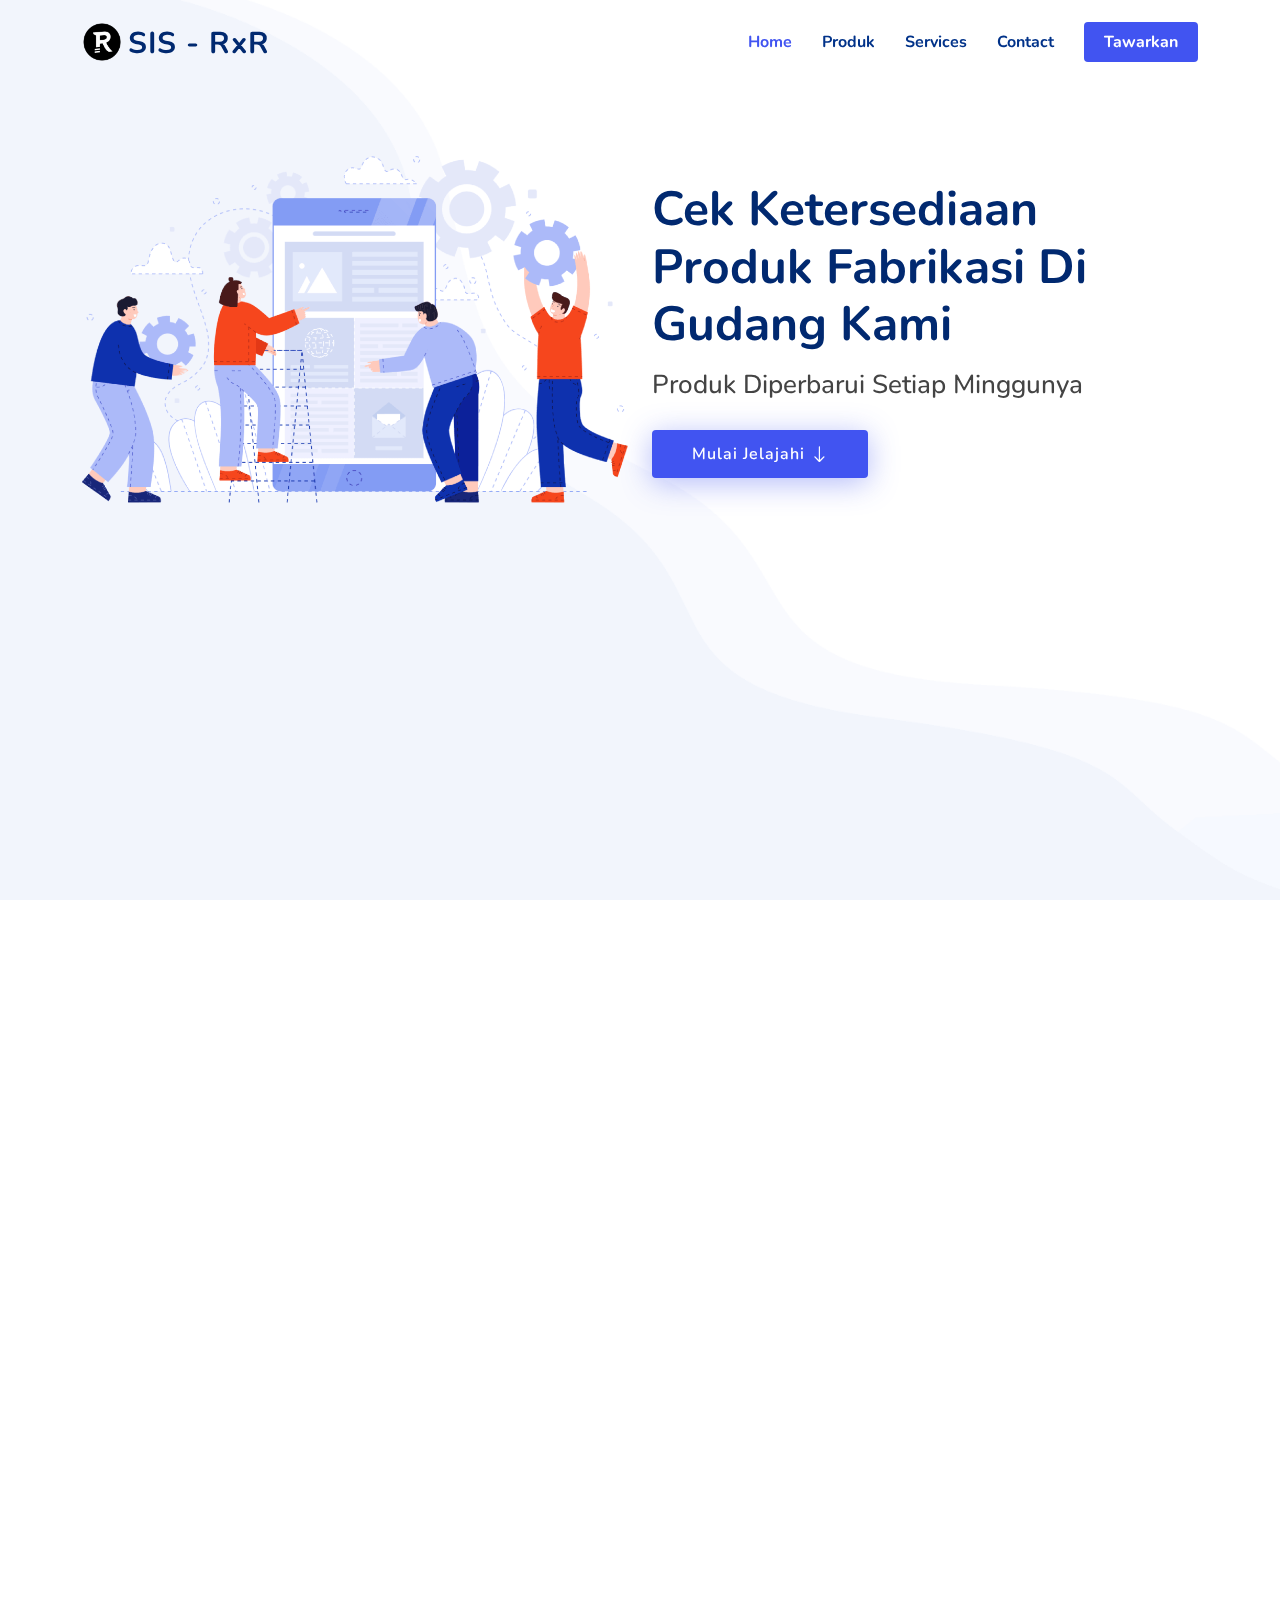
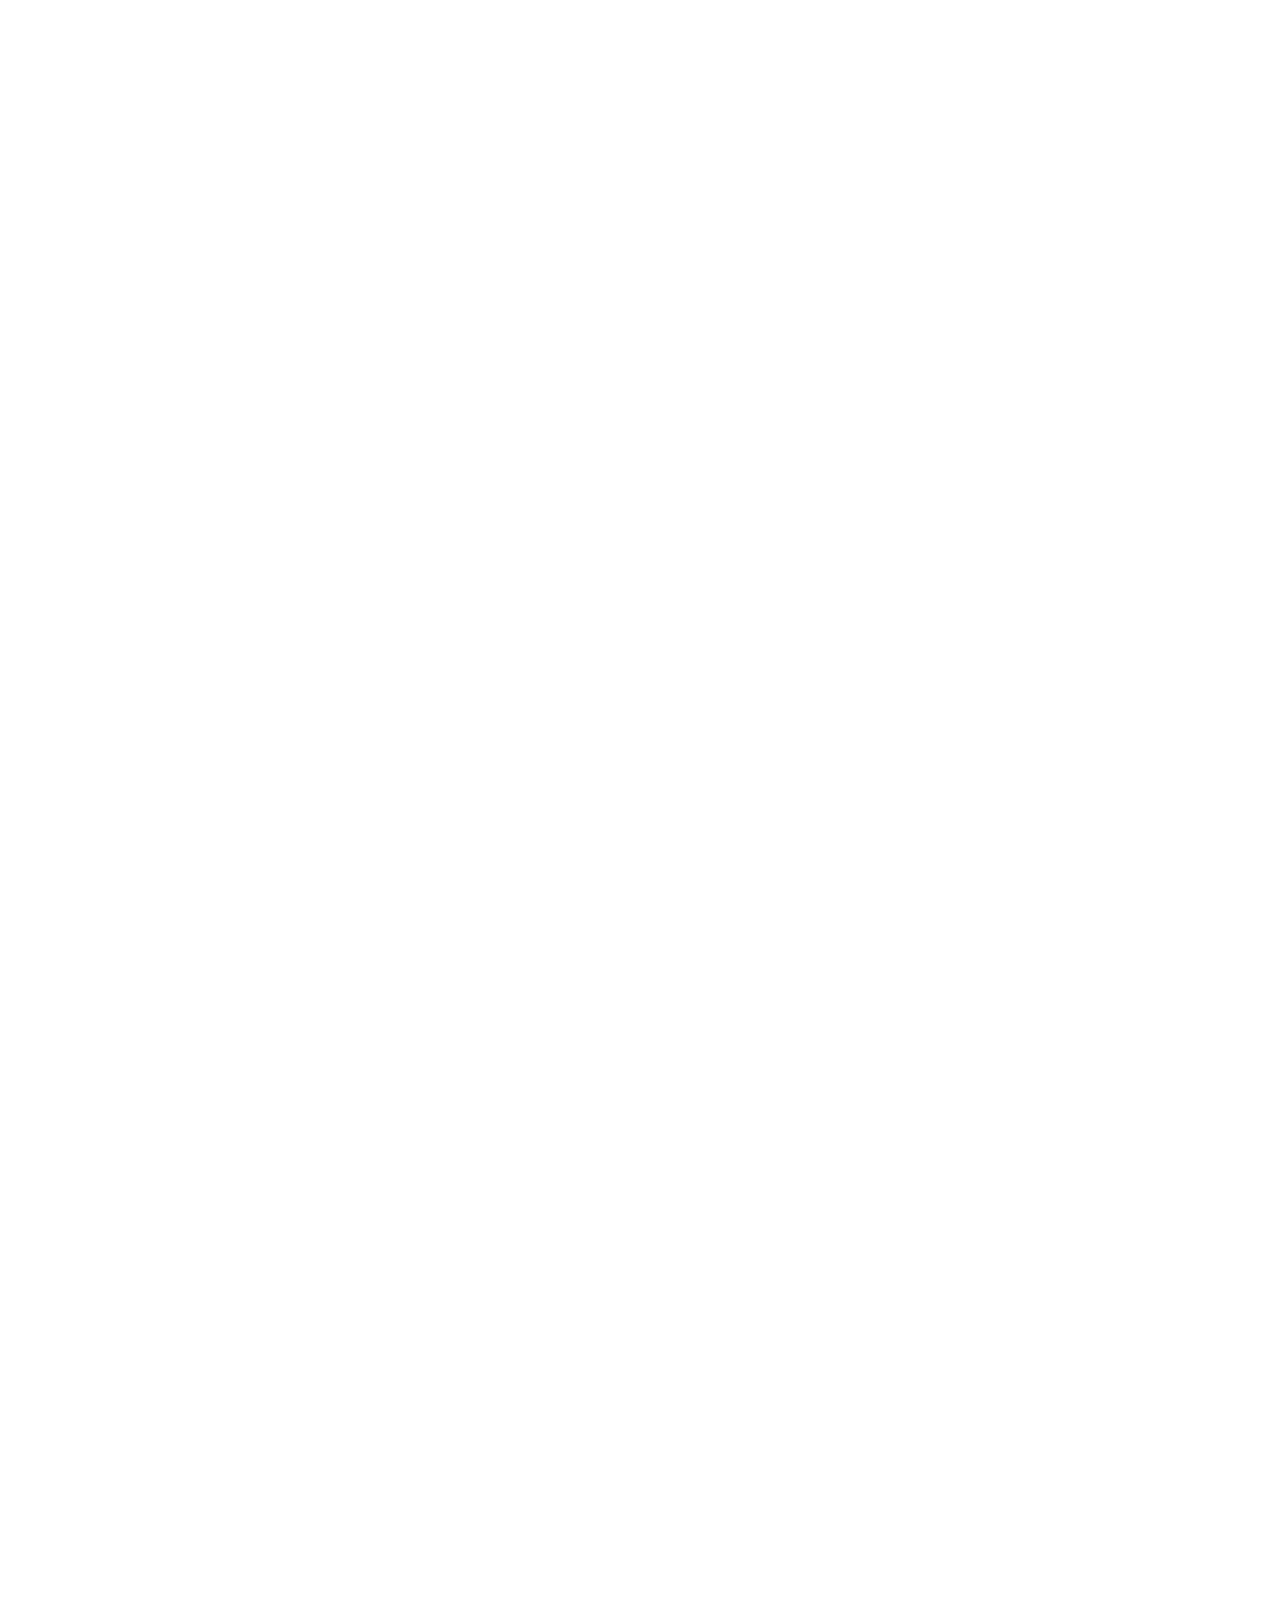
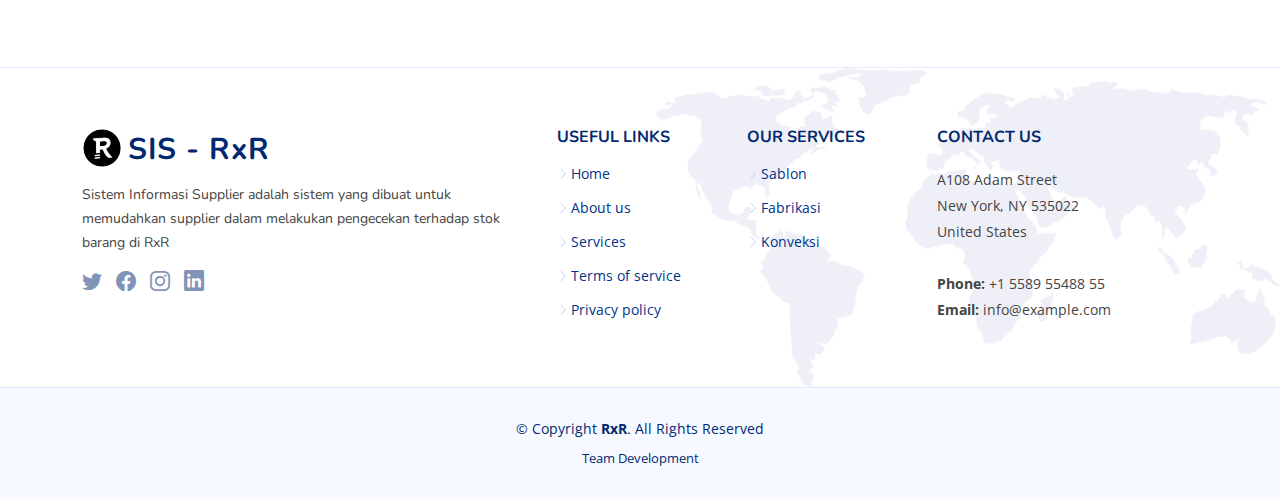
==== fabrikasi.html @ dd90431c "Add files via upload" ====
<!DOCTYPE html>
<html lang="en">

<head>
  <meta charset="utf-8">
  <meta content="width=device-width, initial-scale=1.0" name="viewport">

  <title>SIS - RxR</title>
  <meta content="" name="description">

  <meta content="" name="keywords">

  <!-- Favicons -->
  <link href="assets/img/t-logos.png" rel="icon">
  <link href="assets/img/t-logos.png" rel="apple-touch-icon">

  <!-- Google Fonts -->
  <link href="https://fonts.googleapis.com/css?family=Open+Sans:300,300i,400,400i,600,600i,700,700i|Nunito:300,300i,400,400i,600,600i,700,700i|Poppins:300,300i,400,400i,500,500i,600,600i,700,700i" rel="stylesheet">

  <!-- Vendor CSS Files -->
  <link href="assets/vendor/bootstrap/css/bootstrap.min.css" rel="stylesheet">
  <link href="assets/vendor/bootstrap-icons/bootstrap-icons.css" rel="stylesheet">
  <link href="assets/vendor/aos/aos.css" rel="stylesheet">
  <link href="assets/vendor/remixicon/remixicon.css" rel="stylesheet">
  <link href="assets/vendor/swiper/swiper-bundle.min.css" rel="stylesheet">
  <link href="assets/vendor/glightbox/css/glightbox.min.css" rel="stylesheet">

  <!-- Template Main CSS File -->
  <link href="assets/css/style.css" rel="stylesheet">

     <!-- ======= Header ======= -->
     <header id="header" class="header fixed-top">
        <div class="container-fluid container-xl d-flex align-items-center justify-content-between">
    
          <a href="index.html" class="logo d-flex align-items-center">
            <img src="assets/img/t-logos.png" alt="">
            <span>SIS - RxR</span>
          </a>
    
          <nav id="navbar" class="navbar">
            <ul>
              <li><a class="nav-link scrollto active" href="#hero">Home</a></li>
              <li><a class="nav-link scrollto" href="#values">Produk</a></li>
              <li><a class="nav-link scrollto active" href="#services">Services</a></li>
              <!-- <li><a class="nav-link scrollto" href="#portfolio">Portfolio</a></li> -->
              <!-- <li><a class="nav-link scrollto" href="#team">Team</a></li> -->
              <!-- <li><a href="blog.html">Blog</a></li>
              <li class="dropdown"><a href="#"><span>Drop Down</span> <i class="bi bi-chevron-down"></i></a>
                  <ul>
                    <li><a href="#">Drop Down 1</a></li>
                    <li class="dropdown"><a href="#"><span>Deep Drop Down</span> <i class="bi bi-chevron-right"></i></a>
                      <ul>
                        <li><a href="#">Deep Drop Down 1</a></li>
                        <li><a href="#">Deep Drop Down 2</a></li>
                        <li><a href="#">Deep Drop Down 3</a></li>
                        <li><a href="#">Deep Drop Down 4</a></li>
                        <li><a href="#">Deep Drop Down 5</a></li>
                      </ul>
                    </li>
                    <li><a href="#">Drop Down 2</a></li>
                    <li><a href="#">Drop Down 3</a></li>
                    <li><a href="#">Drop Down 4</a></li>
                  </ul>
                </li> -->
                <li><a class="nav-link scrollto" href="#contact">Contact</a></li>
                <li><a class="getstarted scrollto" href="tawarkan.html">Tawarkan</a></li>
              </ul>
              <i class="bi bi-list mobile-nav-toggle"></i>
            </nav><!-- .navbar -->
          </div>
        </header><!-- End Header -->
    </head>
    <body>

        <section id="hero" class="hero heros">

            <br><br> <br><br>
            <div class="container">
                <div class="row">
                    <div class="col-lg-6 hero-img" data-aos="zoom-out" data-aos-delay="200">
                        <img src="assets/img/features.png" class="img-fluid" alt="">
                      </div>
                  <div class="col-lg-6 d-flex flex-column justify-content-center">
                    <h1 data-aos="fade-up">Cek Ketersediaan Produk Fabrikasi Di Gudang Kami</h1>
                    <h2 data-aos="fade-up" data-aos-delay="400">Produk Diperbarui Setiap Minggunya</h2>
                    <div data-aos="fade-up" data-aos-delay="600">
                      <div class="text-center text-lg-start">
                        <a href="#values" class="btn-get-started scrollto d-inline-flex align-items-center justify-content-center align-self-center">
                          <span>Mulai Jelajahi</span>
                          <i class="bi bi-arrow-down"></i>
                        </a>
                      </div>
                    </div>
                  </div>
                  
                </div>
              </div>
              
        </section>

        <main id="main">
             <!-- ======= Values Section ======= -->
            <section id="values" class="values">

            <div class="container" data-aos="fade-up">
  
            <header class="section-header">
            <p>Produk Fabrikasi RxR</p>
          </header>
  
          <div class="row">
  
            <div class="col-lg-4">
              <div class="box" data-aos="fade-up" data-aos-delay="200">
                <img src="assets/img/sablon.jpg" class="img-fluid" alt="">
                <h3>Ad cupiditate sed est odio</h3>
                <p>Eum ad dolor et. Autem aut fugiat debitis voluptatem consequuntur sit. Et veritatis id.</p>
              </div>
            </div>
  
            <div class="col-lg-4 mt-4 mt-lg-0">
              <div class="box" data-aos="fade-up" data-aos-delay="400">
                <img src="assets/img/sablon.jpg" class="img-fluid" alt="">
                <h3>Voluptatem voluptatum alias</h3>
                <p>Repudiandae amet nihil natus in distinctio suscipit id. Doloremque ducimus ea sit non.</p>
              </div>
            </div>
  
            <div class="col-lg-4 mt-4 mt-lg-0">
              <div class="box" data-aos="fade-up" data-aos-delay="600">
                <img src="assets/img/sablon.jpg" class="img-fluid" alt="">
                <h3>Fugit cupiditate alias nobis.</h3>
                <p>Quam rem vitae est autem molestias explicabo debitis sint. Vero aliquid quidem commodi.</p>
              </div>
            </div>

            <div class="col-lg-4">
                <div class="box" data-aos="fade-up" data-aos-delay="200">
                  <img src="assets/img/sablon.jpg" class="img-fluid" alt="">
                  <h3>Ad cupiditate sed est odio</h3>
                  <p>Eum ad dolor et. Autem aut fugiat debitis voluptatem consequuntur sit. Et veritatis id.</p>
                </div>
              </div>
    
              <div class="col-lg-4 mt-4 mt-lg-0">
                <div class="box" data-aos="fade-up" data-aos-delay="400">
                  <img src="assets/img/sablon.jpg" class="img-fluid" alt="">
                  <h3>Voluptatem voluptatum alias</h3>
                  <p>Repudiandae amet nihil natus in distinctio suscipit id. Doloremque ducimus ea sit non.</p>
                </div>
              </div>
    
              <div class="col-lg-4 mt-4 mt-lg-0">
                <div class="box" data-aos="fade-up" data-aos-delay="600">
                  <img src="assets/img/sablon.jpg" class="img-fluid" alt="">
                  <h3>Fugit cupiditate alias nobis.</h3>
                  <p>Quam rem vitae est autem molestias explicabo debitis sint. Vero aliquid quidem commodi.</p>
                </div>
              </div>
  
          </div>
  
        </div>
  
      </section><!-- End Values Section -->

      <section id="services" class="services">

        <div class="container" data-aos="fade-up">
  
          <header class="section-header">
            <h2>Apa yang ada digudang kami?</h2>
            <p>Cek Ketersediaan Produk</p>
          </header>
  
          <div class="row gy-4  justify-content-center">
  
            <div class="col-lg-4 col-md-6" data-aos="fade-up" data-aos-delay="200">
              <div class="service-box blue">
                <i class="ri-t-shirt-line icon"></i>
                <h3>Sablon</h3>
                <p>Provident nihil minus qui consequatur non omnis maiores. Eos accusantium minus dolores iure perferendis tempore et consequatur.</p>
                <a href="sablon.html" class="read-more"><span>Read More</span> <i class="bi bi-arrow-right"></i></a>
              </div>
            </div>
  
            <!-- <div class="col-lg-4 col-md-6" data-aos="fade-up" data-aos-delay="300">
              <div class="service-box orange">
                <i class="ri-home-gear-line icon"></i>
                <h3>Fabrikasi</h3>
                <p>Ut autem aut autem non a. Sint sint sit facilis nam iusto sint. Libero corrupti neque eum hic non ut nesciunt dolorem.</p>
                <a href="#" class="read-more"><span>Read More</span> <i class="bi bi-arrow-right"></i></a>
              </div>
            </div> -->
  
            <div class="col-lg-4 col-md-6" data-aos="fade-up" data-aos-delay="400">
              <div class="service-box green">
                <i class="ri-store-2-line icon"></i>
                <h3>Konveksi</h3>
                <p>Ut excepturi voluptatem nisi sed. Quidem fuga consequatur. Minus ea aut. Vel qui id voluptas adipisci eos earum corrupti.</p>
                <a href="konveksi.html" class="read-more"><span>Read More</span> <i class="bi bi-arrow-right"></i></a>
              </div>
            </div>

            </div>

        </div>

    </section>

     <!-- ======= Contact Section ======= -->
     <section id="contact" class="contact">

        <div class="container" data-aos="fade-up">
  
          <header class="section-header">
            <h2>Mengalami Kendala?</h2>
            <p>Mari Berbincang</p>
          </header>
            
          <div class="row gy-4">
          <div class="col-lg-5 picture" data-aos="fade-right" data-aos-delay="100">
            <img src="assets/img/features-3.png" class="img-fluid p-4" alt="">
          </div>

            <div class="col-lg-6" style="margin: 50px 0 0px 85px;">
                
              <div class="row gy-4">
                <div class="col-md-6">
                  <div class="info-box">
                    <i class="bi bi-geo-alt"></i>
                    <h3>Address</h3>
                    <p>A108 Adam Street,<br>New York, NY 535022</p>
                  </div>
                </div>
                <div class="col-md-6">
                  <div class="info-box">
                    <i class="bi bi-telephone"></i>
                    <h3>Call Us</h3>
                    <p>+1 5589 55488 55<br>+1 6678 254445 41</p>
                  </div>
                </div>
                <div class="col-md-6">
                  <div class="info-box">
                    <i class="bi bi-envelope"></i>
                    <h3>Email Us</h3>
                    <p>info@example.com<br>contact@example.com</p>
                  </div>
                </div>
                <div class="col-md-6">
                  <div class="info-box">
                    <i class="bi bi-clock"></i>
                    <h3>Open Hours</h3>
                    <p>Monday - Friday<br>9:00AM - 05:00PM</p>
                  </div>
                </div>
              </div>
  
            </div>
          </div>
        </div>
      </section><!-- End Contact Section -->


        </main>




     <!-- ======= Footer ======= -->
 <footer id="footer" class="footer">

    <!-- <div class="footer-newsletter">
      <div class="container">
        <div class="row justify-content-center">
          <div class="col-lg-12 text-center">
            <h4>Our Newsletter</h4>
            <p>Tamen quem nulla quae legam multos aute sint culpa legam noster magna</p>
          </div>
          <div class="col-lg-6">
            <form action="" method="post">
              <input type="email" name="email"><input type="submit" value="Subscribe">
            </form>
          </div>
        </div>
      </div>
    </div> -->
  
    <div class="footer-top">
      <div class="container">
        <div class="row gy-4">
          <div class="col-lg-5 col-md-12 footer-info">
            <a href="index.html" class="logo d-flex align-items-center">
              <img src="assets/img/t-logos.png" alt="">
              <span>SIS - RxR</span>
            </a>
            <p>Sistem Informasi Supplier adalah sistem yang dibuat untuk memudahkan supplier dalam melakukan pengecekan terhadap stok barang di RxR</p>
            <div class="social-links mt-3">
              <a href="#" class="twitter"><i class="bi bi-twitter"></i></a>
              <a href="#" class="facebook"><i class="bi bi-facebook"></i></a>
              <a href="#" class="instagram"><i class="bi bi-instagram bx bxl-instagram"></i></a>
              <a href="#" class="linkedin"><i class="bi bi-linkedin bx bxl-linkedin"></i></a>
            </div>
          </div>
  
          <div class="col-lg-2 col-6 footer-links">
            <h4>Useful Links</h4>
            <ul>
              <li><i class="bi bi-chevron-right"></i> <a href="#">Home</a></li>
              <li><i class="bi bi-chevron-right"></i> <a href="#">About us</a></li>
              <li><i class="bi bi-chevron-right"></i> <a href="#">Services</a></li>
              <li><i class="bi bi-chevron-right"></i> <a href="#">Terms of service</a></li>
              <li><i class="bi bi-chevron-right"></i> <a href="#">Privacy policy</a></li>
            </ul>
          </div>
  
          <div class="col-lg-2 col-6 footer-links">
            <h4>Our Services</h4>
            <ul>
              <li><i class="bi bi-chevron-right"></i> <a href="#">Sablon</a></li>
              <li><i class="bi bi-chevron-right"></i> <a href="#">Fabrikasi</a></li>
              <li><i class="bi bi-chevron-right"></i> <a href="#">Konveksi</a></li>
              <!-- <li><i class="bi bi-chevron-right"></i> <a href="#">Marketing</a></li>
              <li><i class="bi bi-chevron-right"></i> <a href="#">Graphic Design</a></li> -->
            </ul>
          </div>
  
          <div class="col-lg-3 col-md-12 footer-contact text-center text-md-start">
            <h4>Contact Us</h4>
            <p>
              A108 Adam Street <br>
              New York, NY 535022<br>
              United States <br><br>
              <strong>Phone:</strong> +1 5589 55488 55<br>
              <strong>Email:</strong> info@example.com<br>
            </p>
  
          </div>
  
        </div>
      </div>
    </div>
  
    <div class="container">
      <div class="copyright">
        &copy; Copyright <strong><span>RxR</span></strong>. All Rights Reserved
      </div>
      <div class="credits">
        Team Development</a>
      </div>
    </div>
  </footer><!-- End Footer -->
  
  <a href="#" class="back-to-top d-flex align-items-center justify-content-center"><i class="bi bi-arrow-up-short"></i></a>
  
  <!-- Vendor JS Files -->
  <script src="assets/vendor/bootstrap/js/bootstrap.bundle.js"></script>
  <script src="assets/vendor/aos/aos.js"></script>
  <script src="assets/vendor/php-email-form/validate.js"></script>
  <script src="assets/vendor/swiper/swiper-bundle.min.js"></script>
  <script src="assets/vendor/purecounter/purecounter.js"></script>
  <script src="assets/vendor/isotope-layout/isotope.pkgd.min.js"></script>
  <script src="assets/vendor/glightbox/js/glightbox.min.js"></script>
  
  <!-- Template Main JS File -->
  <script src="assets/js/main.js"></script>
</body>
</html>
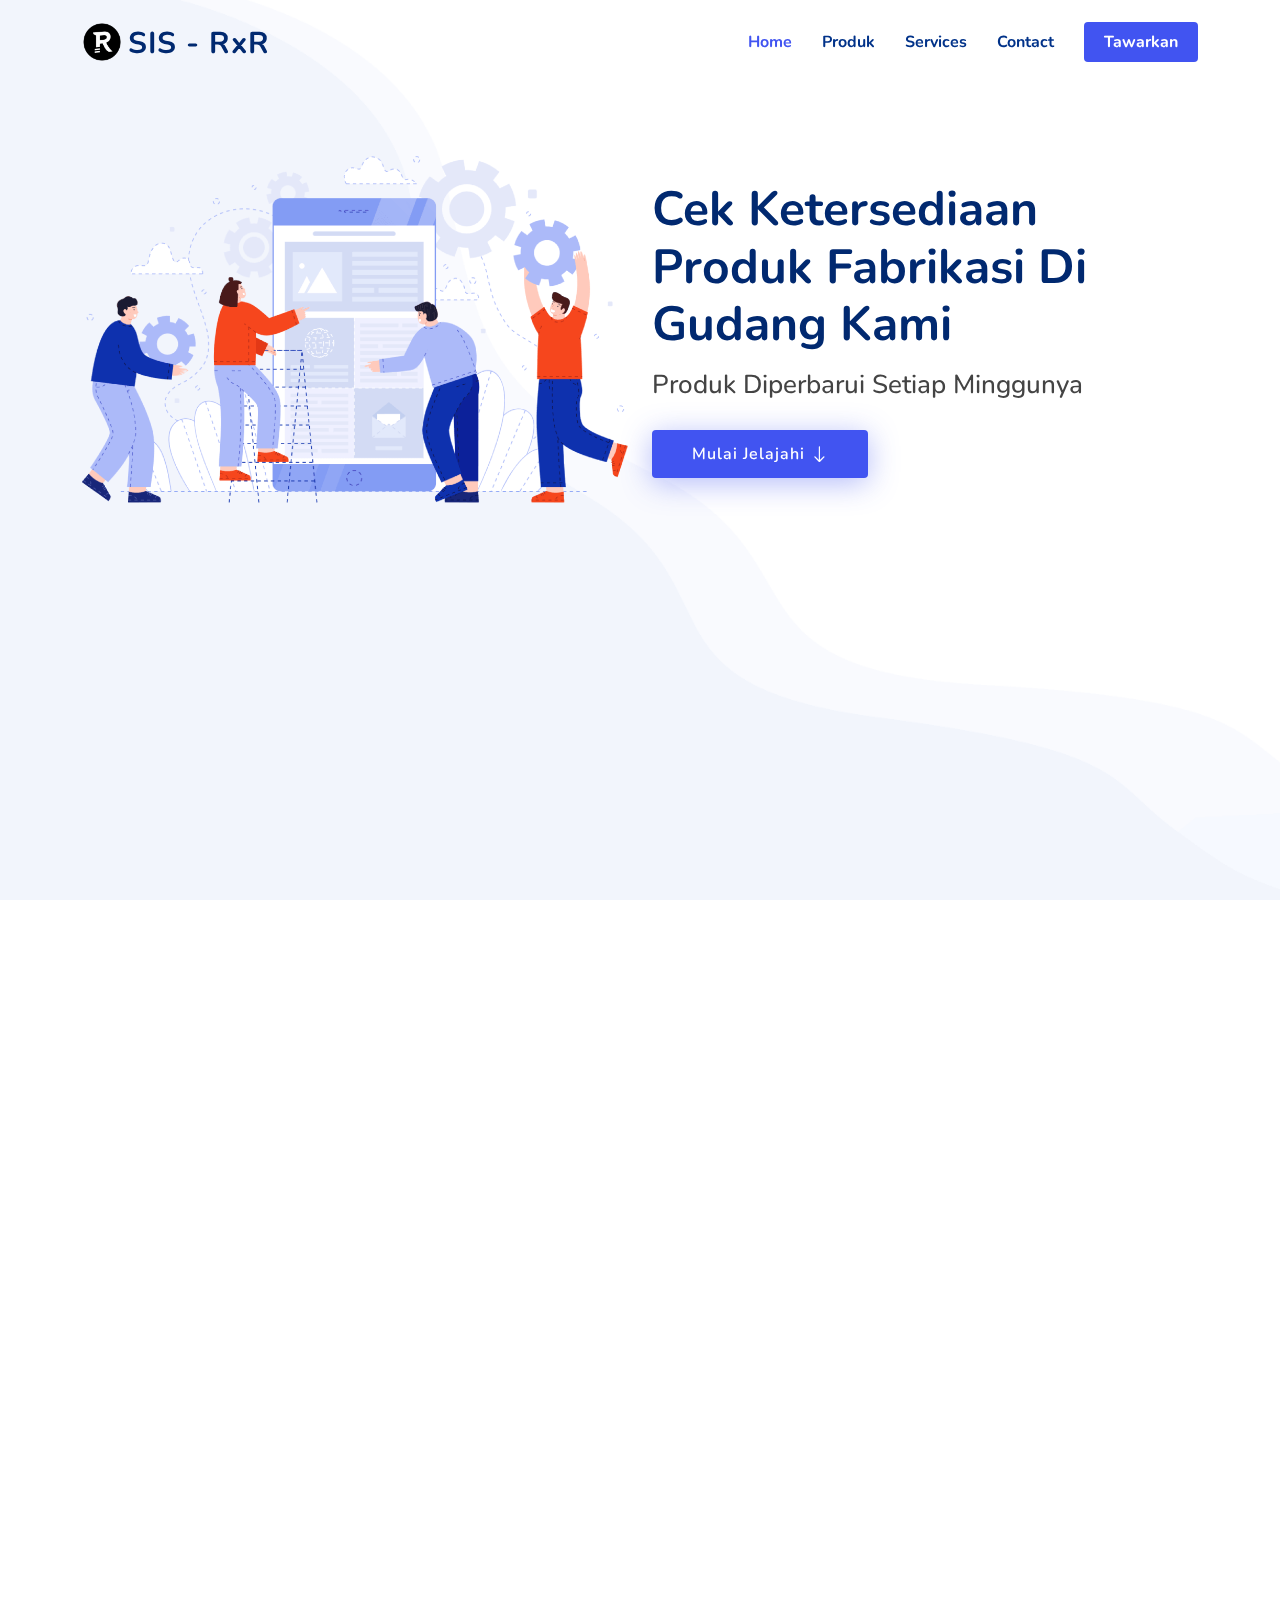
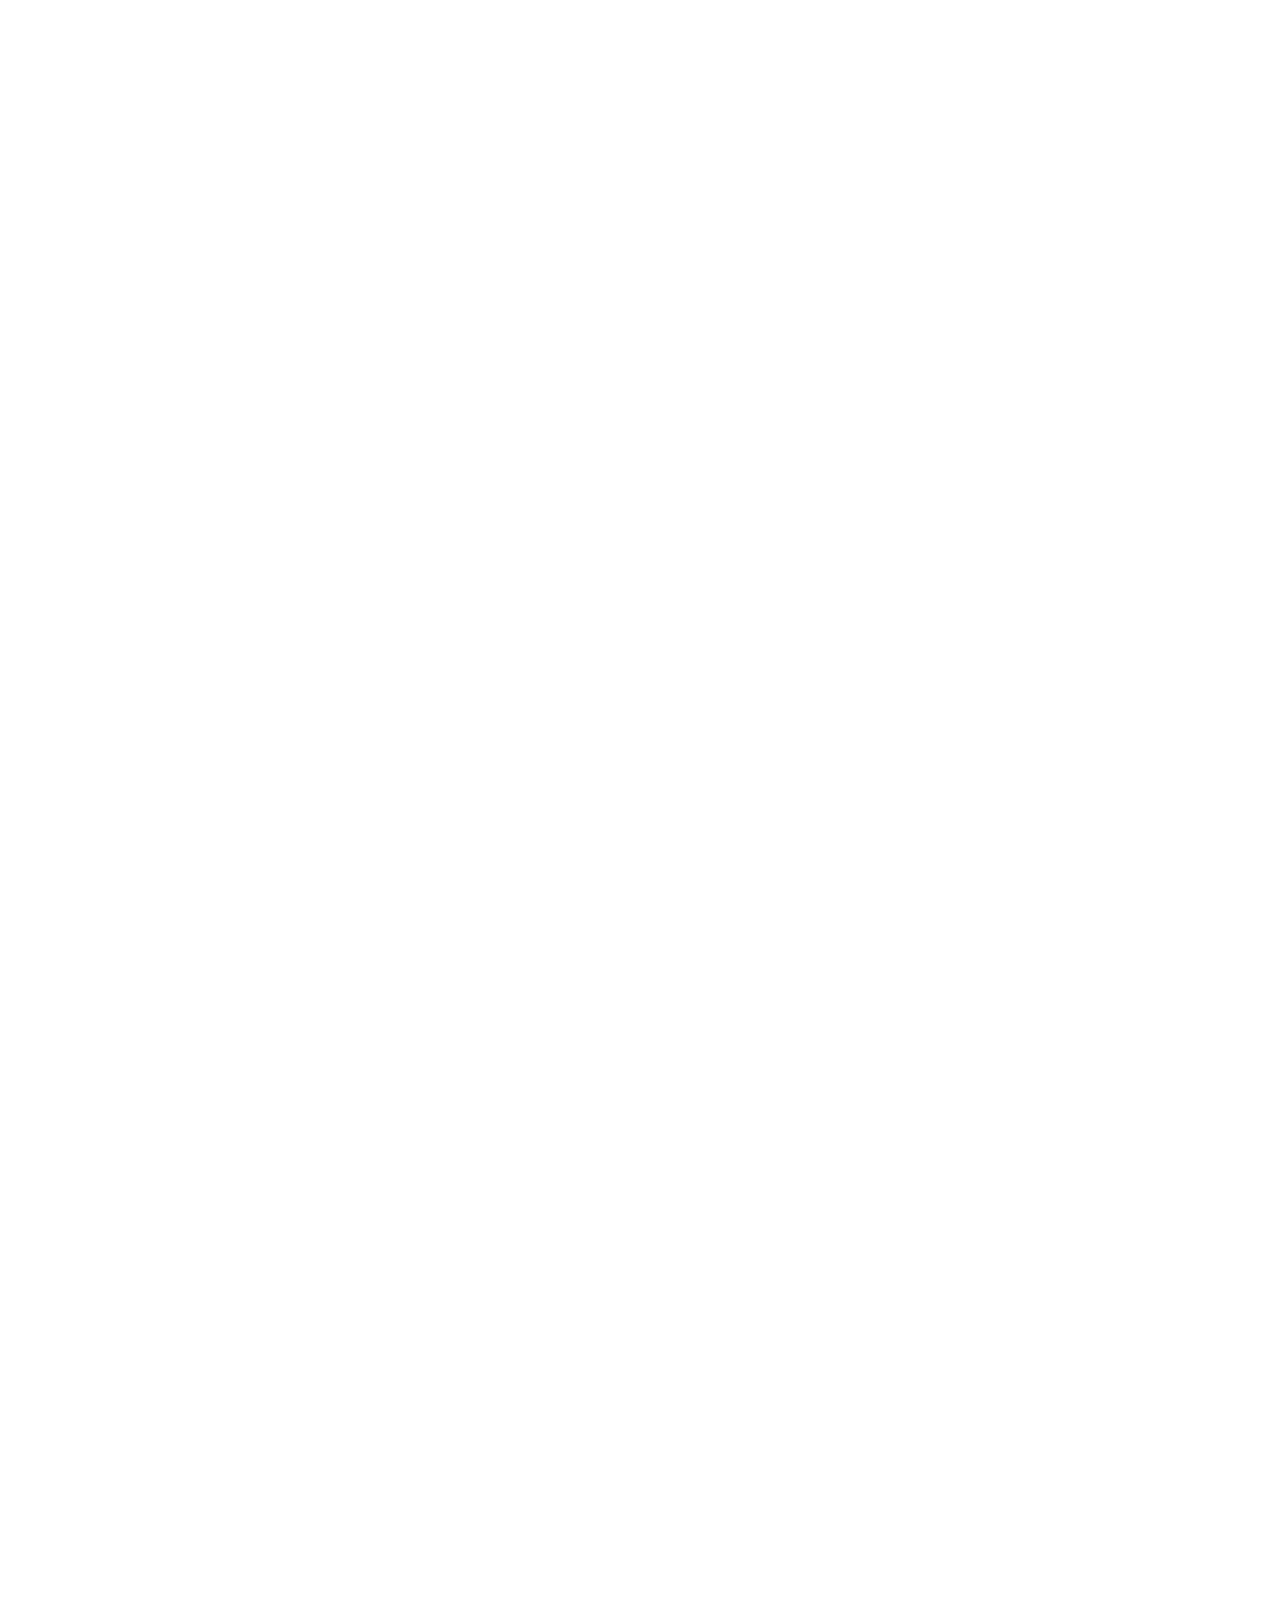
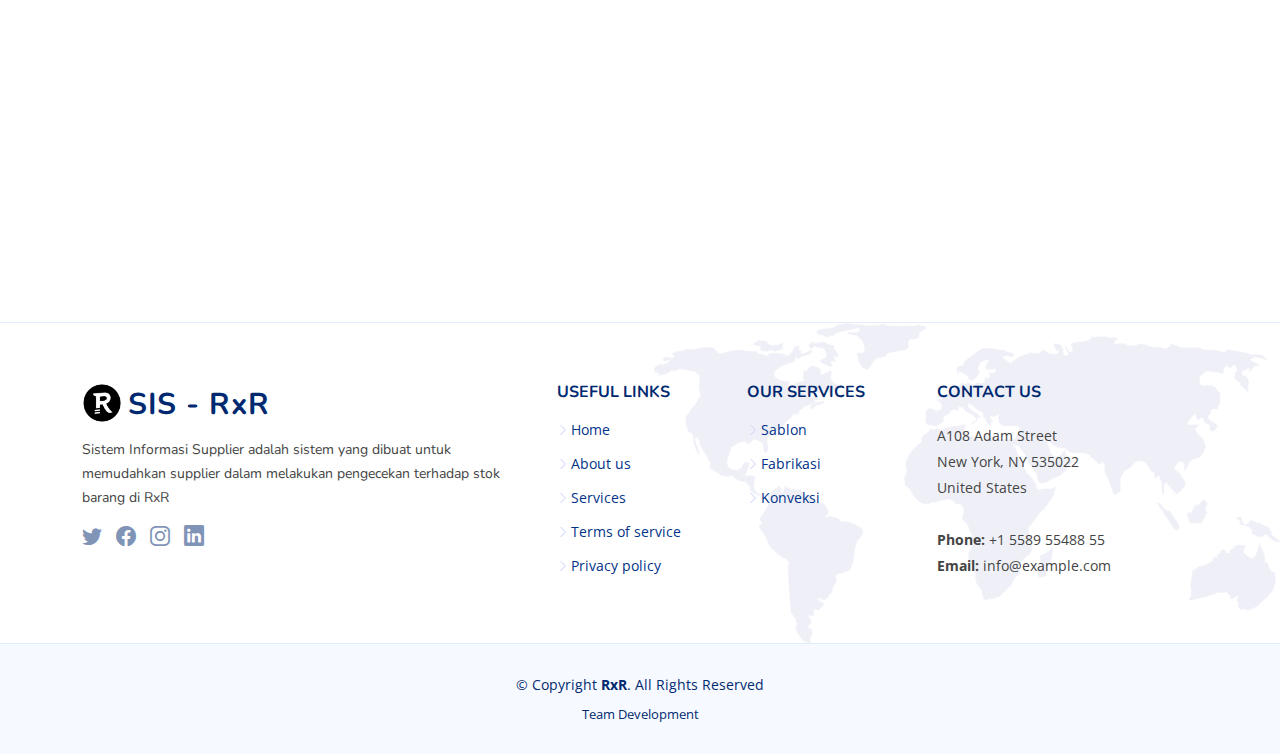
==== commit c07c7c57: "Update Product Swiper" ====
--- a/fabrikasi.html
+++ b/fabrikasi.html
@@ -102,67 +102,134 @@
              <!-- ======= Values Section ======= -->
             <section id="values" class="values">
 
-            <div class="container" data-aos="fade-up">
-  
-            <header class="section-header">
-            <p>Produk Fabrikasi RxR</p>
-          </header>
-  
-          <div class="row">
-  
-            <div class="col-lg-4">
-              <div class="box" data-aos="fade-up" data-aos-delay="200">
-                <img src="assets/img/sablon.jpg" class="img-fluid" alt="">
-                <h3>Ad cupiditate sed est odio</h3>
-                <p>Eum ad dolor et. Autem aut fugiat debitis voluptatem consequuntur sit. Et veritatis id.</p>
-              </div>
-            </div>
-  
-            <div class="col-lg-4 mt-4 mt-lg-0">
-              <div class="box" data-aos="fade-up" data-aos-delay="400">
-                <img src="assets/img/sablon.jpg" class="img-fluid" alt="">
-                <h3>Voluptatem voluptatum alias</h3>
-                <p>Repudiandae amet nihil natus in distinctio suscipit id. Doloremque ducimus ea sit non.</p>
-              </div>
-            </div>
-  
-            <div class="col-lg-4 mt-4 mt-lg-0">
-              <div class="box" data-aos="fade-up" data-aos-delay="600">
-                <img src="assets/img/sablon.jpg" class="img-fluid" alt="">
-                <h3>Fugit cupiditate alias nobis.</h3>
-                <p>Quam rem vitae est autem molestias explicabo debitis sint. Vero aliquid quidem commodi.</p>
-              </div>
-            </div>
-
-            <div class="col-lg-4">
-                <div class="box" data-aos="fade-up" data-aos-delay="200">
-                  <img src="assets/img/sablon.jpg" class="img-fluid" alt="">
-                  <h3>Ad cupiditate sed est odio</h3>
-                  <p>Eum ad dolor et. Autem aut fugiat debitis voluptatem consequuntur sit. Et veritatis id.</p>
-                </div>
-              </div>
+              <div class="container" data-aos="fade-up">
     
-              <div class="col-lg-4 mt-4 mt-lg-0">
-                <div class="box" data-aos="fade-up" data-aos-delay="400">
-                  <img src="assets/img/sablon.jpg" class="img-fluid" alt="">
-                  <h3>Voluptatem voluptatum alias</h3>
-                  <p>Repudiandae amet nihil natus in distinctio suscipit id. Doloremque ducimus ea sit non.</p>
-                </div>
-              </div>
-    
-              <div class="col-lg-4 mt-4 mt-lg-0">
-                <div class="box" data-aos="fade-up" data-aos-delay="600">
-                  <img src="assets/img/sablon.jpg" class="img-fluid" alt="">
-                  <h3>Fugit cupiditate alias nobis.</h3>
-                  <p>Quam rem vitae est autem molestias explicabo debitis sint. Vero aliquid quidem commodi.</p>
-                </div>
-              </div>
-  
+              <header class="section-header">
+                  <p>Produk Fabrikasi RxR</p>
+              </header>
+              
+  
+          <div class="testimonials-slider swiper-container" data-aos-delay="100">
+            <div class="swiper-wrapper">
+              <div class="swiper-slide">
+                <div class="testimonial-item">
+                  <div class="row">
+          
+                    <div class="col-lg-4">
+                      <div class="box" data-aos="fade-up" data-aos-delay="200">
+                        <img src="assets/img/sablon.jpg" class="img-fluid" alt="">
+                        <h3>Produk A</h3>
+                        <p>Eum ad dolor et. Autem aut fugiat debitis voluptatem consequuntur sit. Et veritatis id.</p>
+                      </div>
+                    </div>
+          
+                    <div class="col-lg-4 mt-4 mt-lg-0">
+                      <div class="box" data-aos="fade-up" data-aos-delay="400">
+                        <img src="assets/img/sablon.jpg" class="img-fluid" alt="">
+                        <h3>Produk B</h3>
+                        <p>Repudiandae amet nihil natus in distinctio suscipit id. Doloremque ducimus ea sit non.</p>
+                      </div>
+                    </div>
+          
+                    <div class="col-lg-4 mt-4 mt-lg-0">
+                      <div class="box" data-aos="fade-up" data-aos-delay="600">
+                        <img src="assets/img/sablon.jpg" class="img-fluid" alt="">
+                        <h3>Produk C</h3>
+                        <p>Quam rem vitae est autem molestias explicabo debitis sint. Vero aliquid quidem commodi.</p>
+                      </div>
+                    </div>
+  
+                      <div class="col-lg-4">
+                        <div class="box" data-aos="fade-up" data-aos-delay="200">
+                          <img src="assets/img/sablon.jpg" class="img-fluid" alt="">
+                          <h3>Produk D</h3>
+                          <p>Eum ad dolor et. Autem aut fugiat debitis voluptatem consequuntur sit. Et veritatis id.</p>
+                        </div>
+                      </div>
+            
+                      <div class="col-lg-4 mt-4 mt-lg-0">
+                        <div class="box" data-aos="fade-up" data-aos-delay="400">
+                          <img src="assets/img/sablon.jpg" class="img-fluid" alt="">
+                          <h3>Produk E</h3>
+                          <p>Repudiandae amet nihil natus in distinctio suscipit id. Doloremque ducimus ea sit non.</p>
+                        </div>
+                      </div>
+            
+                      <div class="col-lg-4 mt-4 mt-lg-0">
+                        <div class="box" data-aos="fade-up" data-aos-delay="600">
+                          <img src="assets/img/sablon.jpg" class="img-fluid" alt="">
+                          <h3>Produk F</h3>
+                          <p>Quam rem vitae est autem molestias explicabo debitis sint. Vero aliquid quidem commodi.</p>
+                        </div>
+                      </div>
+          
+                  </div> <!-- Row -->
+                </div> <!-- Testi Item -->
+              </div>
+  
+              <div class="swiper-slide">
+                <div class="testimonial-item">
+              
+                  <div class="row">
+          
+                    <div class="col-lg-4">
+                      <div class="box" data-aos="fade-up" data-aos-delay="200">
+                        <img src="assets/img/sablon.jpg" class="img-fluid" alt="">
+                        <h3>Produk G</h3>
+                        <p>Eum ad dolor et. Autem aut fugiat debitis voluptatem consequuntur sit. Et veritatis id.</p>
+                      </div>
+                    </div>
+          
+                    <div class="col-lg-4 mt-4 mt-lg-0">
+                      <div class="box" data-aos="fade-up" data-aos-delay="400">
+                        <img src="assets/img/sablon.jpg" class="img-fluid" alt="">
+                        <h3>Produk H</h3>
+                        <p>Repudiandae amet nihil natus in distinctio suscipit id. Doloremque ducimus ea sit non.</p>
+                      </div>
+                    </div>
+          
+                    <div class="col-lg-4 mt-4 mt-lg-0">
+                      <div class="box" data-aos="fade-up" data-aos-delay="600">
+                        <img src="assets/img/sablon.jpg" class="img-fluid" alt="">
+                        <h3>Produk I</h3>
+                        <p>Quam rem vitae est autem molestias explicabo debitis sint. Vero aliquid quidem commodi.</p>
+                      </div>
+                    </div>
+  
+                      <div class="col-lg-4">
+                        <div class="box" data-aos="fade-up" data-aos-delay="200">
+                          <img src="assets/img/sablon.jpg" class="img-fluid" alt="">
+                          <h3>Produk J</h3>
+                          <p>Eum ad dolor et. Autem aut fugiat debitis voluptatem consequuntur sit. Et veritatis id.</p>
+                        </div>
+                      </div>
+            
+                      <div class="col-lg-4 mt-4 mt-lg-0">
+                        <div class="box" data-aos="fade-up" data-aos-delay="400">
+                          <img src="assets/img/sablon.jpg" class="img-fluid" alt="">
+                          <h3>Produk K</h3>
+                          <p>Repudiandae amet nihil natus in distinctio suscipit id. Doloremque ducimus ea sit non.</p>
+                        </div>
+                      </div>
+            
+                      <div class="col-lg-4 mt-4 mt-lg-0">
+                        <div class="box" data-aos="fade-up" data-aos-delay="600">
+                          <img src="assets/img/sablon.jpg" class="img-fluid" alt="">
+                          <h3>Produk L</h3>
+                          <p>Quam rem vitae est autem molestias explicabo debitis sint. Vero aliquid quidem commodi.</p>
+                        </div>
+                      </div>
+          
+                  </div> <!-- Row -->
+                </div> <!-- Testi Item -->
+              </div>
+          </div>
+          <div class="swiper-pagination"></div>
           </div>
   
         </div>
-  
-      </section><!-- End Values Section -->
+        
+        </section><!-- End Values Section -->
 
       <section id="services" class="services">
 
